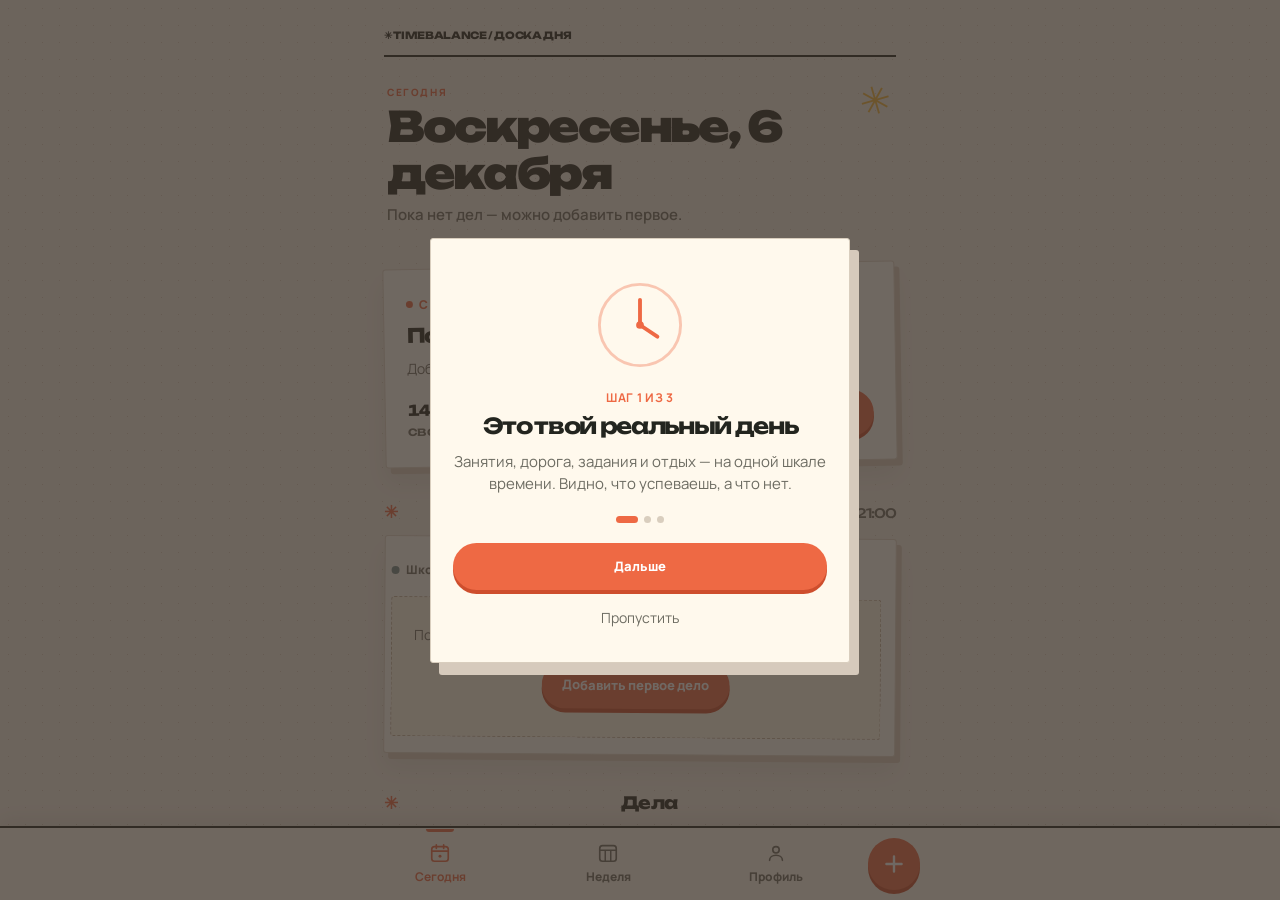
==== miniapp/index.html @ 1870e63c "Калькулятор: понятный заголовок, читаемый итог, спокойный фон, «не вписывается»" ====
﻿<!DOCTYPE html>
<html lang="ru" data-theme="auto">
<head>
<meta charset="UTF-8">
<meta name="viewport" content="width=device-width, initial-scale=1.0, viewport-fit=cover">
<meta name="theme-color" content="#f5f0e7">
<title>TimeBalance</title>
<link rel="preconnect" href="https://fonts.googleapis.com">
<link rel="preconnect" href="https://fonts.gstatic.com" crossorigin>
<link href="https://fonts.googleapis.com/css2?family=Manrope:wght@400;500;600;700;800&family=Unbounded:wght@500;600;700;800;900&display=swap" rel="stylesheet">
<style>:root {
    --canvas: #F7F8F6;
    --surface: #FFFFFF;
    --ink: #1E2725;
    --muted: #64716D;
    --line: #E3E9E5;
    --primary: #326B5C;
    --primary-soft: #E5F3ED;
    --school: #3C6F9A;
    --extra: #7A60A8;
    --task: #B67535;
    --rest: #5C8A72;
    --travel: #77848C;
    --danger: #AD493C;
    --danger-soft: #FCEDE9;
    --danger-line: #F0D3CC;

    /* производные оттенки — отдельными токенами, чтобы тёмная тема
       переопределяла их в одном месте, а не по всем правилам */
    --primary-hover: #2A5A4D;
    --primary-soft-hover: #D8ECE3;
    --danger-hover: #973E33;
    --surface-hover: #F2F5F3;
    --bar-bg: #EDF1EF;
    --seg-bg: #F1F4F2;
    --input-line: #CDD8D3;
    --switch-off: #CBD6D1;
    --free-line: #C9D5CF;
    --travel-a: #E9EEEC;
    --travel-b: #DCE5E1;
    --travel-ink: #33403C;
    --check-line: #C9D5CF;
    --overlay: rgba(30, 39, 37, 0.45);
    --ring: rgba(50, 107, 92, 0.35);
    --ring-soft: rgba(50, 107, 92, 0.15);
    --shadow-primary: rgba(50, 107, 92, 0.26);

    /* текст на цветных поверхностях и тост */
    --on-primary: #FFFFFF;
    --on-danger: #FFFFFF;
    --toast-bg: #1E2725;
    --toast-ink: #FFFFFF;
    --toast-action: #9FD8C4;

    --radius-card: 16px;
    --radius-btn: 12px;
    --radius-chip: 8px;

    --nav-h: 72px;
    --shadow: 0 1px 2px rgba(30, 39, 37, 0.05);

    /* движение: мягкий выход, без рывка на старте и в конце */
    --ease-out: cubic-bezier(0.22, 1, 0.36, 1);
    --ease-soft: cubic-bezier(0.4, 0, 0.2, 1);
    --ease-spring: cubic-bezier(0.34, 1.32, 0.64, 1);
    --dur-fast: 180ms;
    --dur-base: 260ms;
    --dur-slow: 420ms;
    --theme-fade: 400ms;

    color-scheme: light;
    font-family: Inter, ui-sans-serif, system-ui, "Segoe UI", Roboto, "Helvetica Neue", Arial, sans-serif;
    font-size: 16px;
  }

  * { box-sizing: border-box; }

  html, body {
    margin: 0;
    padding: 0;
    height: 100%;
    background: var(--canvas);
    color: var(--ink);
    -webkit-text-size-adjust: 100%;
    overscroll-behavior-y: none;
  }

  body {
    height: 100vh;
    height: 100dvh;
    overflow: hidden;
    line-height: 1.45;
  }

  [hidden] { display: none !important; }

  button, input, select, textarea { font: inherit; color: inherit; }

  :focus-visible {
    outline: 3px solid var(--ring);
    outline-offset: 2px;
  }

  .app {
    max-width: 560px;
    height: 100vh;
    height: 100dvh;
    margin: 0 auto;
    overflow-x: hidden;
    overflow-y: auto;
    -webkit-overflow-scrolling: touch;
    overscroll-behavior-y: contain;
    padding: 14px 18px calc(var(--nav-h) + 104px);
  }

  html[data-layout="desktop"] .app { max-width: 960px; }

  html[data-layout="desktop"] .bottom-nav {
    left: 50%;
    right: auto;
    width: 100%;
    max-width: 960px;
    transform: translateX(-50%);
  }

  html[data-layout="desktop"] .nav-inner { max-width: 100%; }

  @media (min-width: 768px) {
    .app { padding-left: 24px; padding-right: 24px; }
  }

  /* ---------- Заголовок экрана ---------- */

  .screen-head {
    padding: 20px 0 6px;
  }

  .screen-kicker {
    margin: 0 0 4px;
    font-size: 13px;
    font-weight: 600;
    color: var(--primary);
    letter-spacing: 0.02em;
  }

  h1 {
    margin: 0;
    font-size: 27px;
    line-height: 1.22;
    font-weight: 700;
    letter-spacing: -0.01em;
  }

  .screen-sub {
    margin: 6px 0 0;
    font-size: 15px;
    line-height: 1.5;
    color: var(--muted);
  }

  /* ---------- Карточки ---------- */

  .card {
    background: var(--surface);
    border: 1px solid var(--line);
    border-radius: var(--radius-card);
    box-shadow: var(--shadow);
  }

  .stack { display: grid; gap: 14px; margin-top: 18px; }

  .section-title {
    display: flex;
    align-items: baseline;
    justify-content: space-between;
    gap: 12px;
    margin: 32px 0 12px;
    font-size: 18px;
    font-weight: 600;
  }

  .section-title span {
    font-size: 13px;
    font-weight: 500;
    color: var(--muted);
  }

  /* ---------- Сейчас ---------- */

  .now-card { padding: 20px; }

  .now-label {
    display: flex;
    align-items: center;
    gap: 6px;
    margin: 0 0 10px;
    font-size: 12px;
    font-weight: 700;
    letter-spacing: 0.06em;
    text-transform: uppercase;
    color: var(--primary);
  }

  .now-label::before {
    content: "";
    width: 7px;
    height: 7px;
    border-radius: 50%;
    background: var(--primary);
  }

  .now-title {
    margin: 0;
    font-size: 21px;
    font-weight: 600;
    line-height: 1.32;
    overflow-wrap: anywhere;
  }

  .now-note {
    margin: 8px 0 0;
    font-size: 14px;
    line-height: 1.5;
    color: var(--muted);
  }

  .now-foot {
    display: flex;
    align-items: center;
    justify-content: space-between;
    gap: 16px;
    margin-top: 18px;
  }

  .now-time {
    font-size: 15px;
    font-weight: 600;
    font-variant-numeric: tabular-nums;
  }

  .now-time small {
    display: block;
    font-size: 13px;
    font-weight: 500;
    color: var(--muted);
    font-variant-numeric: normal;
  }

  /* ---------- Кнопки ---------- */

  .btn {
    display: inline-flex;
    align-items: center;
    justify-content: center;
    gap: 8px;
    min-height: 46px;
    padding: 0 20px;
    border: 1px solid transparent;
    border-radius: var(--radius-btn);
    font-size: 15px;
    font-weight: 600;
    text-decoration: none;
    cursor: pointer;
    background: var(--surface);
    transition: background-color var(--dur-fast) var(--ease-soft), border-color var(--dur-fast) var(--ease-soft), box-shadow var(--dur-fast) var(--ease-soft);
  }

  .btn-primary { background: var(--primary); color: var(--on-primary); }
  .btn-primary:hover { background: var(--primary-hover); }
  .btn-soft { background: var(--primary-soft); color: var(--primary); }
  .btn-soft:hover { background: var(--primary-soft-hover); }
  .btn-danger { background: var(--danger); color: var(--on-danger); }
  .btn-danger:hover { background: var(--danger-hover); }
  .btn-outline { background: var(--surface); border-color: var(--line); color: var(--ink); }
  .btn-outline:hover { background: var(--surface-hover); }
  .btn-block { width: 100%; }

  /* ---------- Конфликт ---------- */

  .conflict-card {
    padding: 18px;
    background: var(--danger-soft);
    border: 1px solid var(--danger-line);
    border-radius: var(--radius-card);
  }

  .conflict-title {
    display: flex;
    align-items: center;
    gap: 8px;
    margin: 0;
    font-size: 18px;
    font-weight: 700;
    color: var(--danger);
    line-height: 1.3;
  }

  .conflict-title svg { flex: none; }

  .conflict-text {
    margin: 8px 0 0;
    font-size: 14px;
    line-height: 1.5;
    color: var(--ink);
  }

  .conflict-card .btn { margin-top: 16px; }

  /* ---------- Шкала дня ---------- */

  .timeline-card { padding: 18px 14px 16px 6px; }

  .legend {
    display: flex;
    flex-wrap: wrap;
    gap: 8px 16px;
    margin: 0 0 18px;
    padding: 0;
    list-style: none;
    font-size: 12px;
    color: var(--muted);
  }

  .legend li { display: inline-flex; align-items: center; gap: 6px; }

  .dot {
    width: 8px;
    height: 8px;
    border-radius: 50%;
    flex: none;
  }

  .timeline {
    position: relative;
    margin-left: 40px;
  }

  .hour {
    position: absolute;
    left: 0;
    right: 0;
    border-top: 1px solid var(--line);
    pointer-events: none;
  }

  .hour-label {
    position: absolute;
    left: -40px;
    top: -8px;
    width: 32px;
    text-align: right;
    font-size: 12px;
    color: var(--muted);
    font-variant-numeric: tabular-nums;
    background: var(--surface);
    padding: 1px 0;
  }

  .now-line {
    position: absolute;
    left: -6px;
    right: 0;
    border-top: 2px solid var(--danger);
    z-index: 3;
    pointer-events: none;
  }

  .now-line::before {
    content: "";
    position: absolute;
    left: -4px;
    top: -5px;
    width: 8px;
    height: 8px;
    border-radius: 50%;
    background: var(--danger);
  }

  .blk {
    position: absolute;
    left: 0;
    right: 0;
    display: flex;
    flex-direction: column;
    justify-content: center;
    gap: 2px;
    padding: 8px 12px;
    border-radius: 12px;
    overflow: hidden;
    color: #fff;
    font-size: 13px;
    line-height: 1.3;
    z-index: 2;
  }

  .blk-title {
    font-weight: 600;
    overflow: hidden;
    text-overflow: ellipsis;
    white-space: nowrap;
  }

  .blk-meta {
    font-size: 11px;
    opacity: 0.9;
    font-variant-numeric: tabular-nums;
    overflow: hidden;
    text-overflow: ellipsis;
    white-space: nowrap;
  }

  .blk--compact {
    padding: 0 10px;
    font-size: 12px;
    line-height: 1.3;
  }

  .blk--tiny {
    padding: 0;
    border-radius: 6px;
  }

  .blk--tiny .blk-title { display: none; }

  .blk--school { background: var(--school); }
  .blk--extra { background: var(--extra); }
  .blk--personal { background: var(--travel); }
  .blk--task { background: var(--task); }
  .blk--rest { background: var(--rest); }
  .blk--travel {
    color: var(--travel-ink);
    background: repeating-linear-gradient(135deg, var(--travel-a) 0 8px, var(--travel-b) 8px 16px);
  }
  .blk--free {
    background: transparent;
    border: 1px dashed var(--free-line);
    color: var(--muted);
    z-index: 1;
    align-items: flex-start;
    justify-content: center;
    padding: 4px 10px;
  }

  .blk--free .blk-title { font-weight: 500; font-size: 12px; }

  .blk.is-active { box-shadow: 0 0 0 3px var(--ring); }

  /* ---------- Итог дня ---------- */

  .summary {
    display: grid;
    gap: 0;
    padding: 4px 18px;
    background: var(--surface);
    border: 1px solid var(--line);
    border-radius: var(--radius-card);
    box-shadow: var(--shadow);
  }

  .sum-card {
    display: flex;
    align-items: baseline;
    justify-content: space-between;
    gap: 16px;
    padding: 14px 0;
    border-top: 1px solid var(--line);
  }

  .sum-card:first-child { border-top: 0; }

  .sum-card dt {
    margin: 0;
    font-size: 14px;
    color: var(--muted);
  }

  .sum-card dd {
    margin: 0;
    font-size: 17px;
    font-weight: 600;
    font-variant-numeric: tabular-nums;
    line-height: 1.3;
    text-align: right;
  }

  .sum-card dd small {
    display: block;
    margin-top: 2px;
    font-size: 12px;
    font-weight: 500;
    color: var(--muted);
  }

  @media (max-width: 359px) {
    .sum-card { gap: 10px; }
    .sum-card dd { font-size: 16px; }
  }

  /* ---------- Неделя ---------- */

  .week-list { display: grid; gap: 10px; margin-top: 18px; }

  .week-row {
    display: block;
    width: 100%;
    text-align: left;
    padding: 16px;
    background: var(--surface);
    border: 1px solid var(--line);
    border-radius: 16px;
    box-shadow: var(--shadow);
    cursor: pointer;
    transition: background-color var(--dur-fast) var(--ease-soft);
  }

  .week-row:hover { background: var(--surface-hover); }

  .week-top {
    display: flex;
    align-items: center;
    flex-wrap: wrap;
    gap: 6px 10px;
  }

  .week-day {
    font-size: 15px;
    font-weight: 600;
  }

  .week-date {
    font-size: 13px;
    color: var(--muted);
    font-variant-numeric: tabular-nums;
  }

  .badge {
    margin-left: auto;
    display: inline-flex;
    align-items: center;
    gap: 5px;
    padding: 3px 8px;
    border-radius: 999px;
    font-size: 12px;
    font-weight: 600;
    background: var(--danger-soft);
    color: var(--danger);
  }

  .badge--ok {
    background: var(--primary-soft);
    color: var(--primary);
  }

  .week-bar {
    position: relative;
    height: 6px;
    margin: 12px 0 10px;
    border-radius: 999px;
    background: var(--bar-bg);
    overflow: hidden;
  }

  .week-bar i {
    position: absolute;
    inset: 0 auto 0 0;
    display: block;
    border-radius: 999px;
    background: var(--primary);
    transition: width var(--dur-slow) var(--ease-out), background-color 280ms var(--ease-soft);
  }

  .week-bar i.is-over { background: var(--danger); }

  .week-meta {
    display: flex;
    gap: 14px;
    font-size: 13px;
    color: var(--muted);
    font-variant-numeric: tabular-nums;
  }

  .today-mark {
    font-size: 12px;
    font-weight: 600;
    color: var(--primary);
    background: var(--primary-soft);
    border-radius: 999px;
    padding: 2px 8px;
  }

  /* ---------- Калькулятор «а если добавить?» ---------- */

  .card.calc {
    display: grid;
    gap: 12px;
    margin-top: 18px;
    padding: 16px;
    background: var(--surface);
    border: 1px solid var(--line);
    border-radius: 16px;
    box-shadow: var(--shadow);
  }

  .calc-title { font-size: 16px; font-weight: 700; }

  .card.calc .hint {
    margin: 0;
    font-size: 13px;
    line-height: 1.45;
    color: var(--muted);
  }

  .calc-times {
    display: flex;
    gap: 10px;
  }

  .calc-times label {
    flex: 1;
    display: grid;
    gap: 6px;
    font-size: 13px;
    font-weight: 600;
    color: var(--muted);
  }

  .calc-result {
    display: grid;
    gap: 10px;
    padding-top: 4px;
    border-top: 1px solid var(--line);
  }

  .calc-verdict {
    margin: 0;
    font-size: 14px;
    font-weight: 600;
  }

  .calc-ok {
    margin: 0;
    font-size: 14px;
    color: var(--primary);
    font-weight: 600;
  }

  .calc-day {
    display: grid;
    gap: 6px;
    padding: 12px;
    background: var(--seg-bg);
    border: 1px solid var(--line);
    border-radius: 12px;
  }

  .calc-day-name { margin: 0; font-size: 14px; font-weight: 700; }

  .calc-list {
    margin: 0;
    padding-left: 18px;
    display: grid;
    gap: 4px;
    font-size: 13px;
    color: var(--muted);
  }

  .calc-note { margin: 0; font-size: 13px; color: var(--muted); }

  /* ---------- План Б ---------- */

  .back-btn {
    display: inline-flex;
    align-items: center;
    gap: 6px;
    min-height: 44px;
    margin-left: -8px;
    padding: 0 8px;
    background: none;
    border: 0;
    color: var(--primary);
    font-size: 15px;
    font-weight: 600;
    cursor: pointer;
  }

  .fact {
    padding: 18px;
    background: var(--danger-soft);
    border: 1px solid var(--danger-line);
    border-radius: var(--radius-card);
  }

  .fact p { margin: 0; }
  .fact .fact-title { font-size: 18px; font-weight: 700; color: var(--danger); }
  .fact .fact-text { margin-top: 8px; font-size: 14px; line-height: 1.5; }

  .alt {
    padding: 18px;
  }

  .alt h3 {
    margin: 0;
    font-size: 17px;
    font-weight: 600;
    line-height: 1.4;
  }

  .alt-changes {
    margin: 10px 0 0;
    padding: 0;
    list-style: none;
    display: grid;
    gap: 6px;
    font-size: 14px;
    line-height: 1.45;
    color: var(--muted);
  }

  .alt-changes li { display: flex; gap: 8px; }
  .alt-changes li::before { content: "—"; color: var(--line); }

  .cmp {
    display: grid;
    gap: 8px;
    margin: 18px 0 4px;
    font-size: 12px;
    color: var(--muted);
  }

  .cmp-row { display: grid; grid-template-columns: 82px 1fr 52px; align-items: center; gap: 8px; }

  .cmp-bar {
    height: 8px;
    border-radius: 999px;
    background: var(--bar-bg);
    overflow: hidden;
  }

  .cmp-bar i {
    display: block;
    height: 100%;
    border-radius: 999px;
    background: var(--danger);
    transition: width var(--dur-slow) var(--ease-out), background-color 280ms var(--ease-soft);
  }

  .cmp-bar i.after { background: var(--primary); }

  .cmp-val { text-align: right; font-variant-numeric: tabular-nums; }

  .risk-line {
    margin: 12px 0 0;
    font-size: 13px;
    line-height: 1.45;
  }

  .risk-line strong { font-weight: 600; }

  .alt .btn { margin-top: 18px; }

  .alt-note {
    margin: 8px 0 0;
    font-size: 13px;
    color: var(--muted);
  }

  /* ---------- Профиль ---------- */

  .settings { padding: 18px; display: grid; gap: 18px; }

  .field { display: grid; gap: 7px; }

  .field > label,
  .field-label {
    font-size: 14px;
    font-weight: 600;
  }

  .field .hint {
    margin: 0;
    font-size: 12px;
    line-height: 1.45;
    color: var(--muted);
  }

  .input {
    width: 100%;
    min-height: 44px;
    padding: 10px 12px;
    background: var(--surface);
    border: 1px solid var(--input-line);
    border-radius: 10px;
    font-size: 15px;
  }

  .input:focus { border-color: var(--primary); outline: none; box-shadow: 0 0 0 3px var(--ring-soft); }

  .row-2 { display: grid; grid-template-columns: 1fr 1fr; gap: 10px; }

  .switch-row {
    display: flex;
    align-items: center;
    justify-content: space-between;
    gap: 12px;
    min-height: 44px;
  }

  .switch { position: relative; width: 46px; height: 28px; flex: none; }
  .switch input { position: absolute; inset: 0; opacity: 0; margin: 0; cursor: pointer; }
  .switch span {
    position: absolute;
    inset: 0;
    border-radius: 999px;
    background: var(--switch-off);
    transition: background-color 220ms var(--ease-soft);
  }
  .switch span::after {
    content: "";
    position: absolute;
    top: 3px;
    left: 3px;
    width: 22px;
    height: 22px;
    border-radius: 50%;
    background: #fff;
    transition: transform 220ms var(--ease-spring);
  }
  .switch input:checked + span { background: var(--primary); }
  .switch input:checked + span::after { transform: translateX(18px); }
  .switch input:focus-visible + span { outline: 3px solid var(--ring); outline-offset: 2px; }

  .field-error {
    margin: 0;
    font-size: 12px;
    color: var(--danger);
    min-height: 0;
  }

  .field-error:empty { display: none; }

  .input[aria-invalid="true"] { border-color: var(--danger); }

  .about {
    padding: 18px;
    font-size: 13px;
    line-height: 1.55;
    color: var(--muted);
  }

  /* ---------- Подтверждение сброса ---------- */

  .reset-confirm {
    display: grid;
    gap: 12px;
    padding: 14px;
    background: var(--danger-soft);
    border: 1px solid var(--danger-line);
    border-radius: 12px;
  }

  .reset-confirm-text {
    margin: 0;
    font-size: 14px;
    line-height: 1.5;
    color: var(--ink);
  }

  .reset-confirm-actions {
    display: grid;
    grid-template-columns: 1fr 1fr;
    gap: 8px;
  }

  .reset-confirm-actions .btn { padding: 0 12px; }

  /* ---------- Нижняя навигация ---------- */

  .bottom-nav {
    position: fixed;
    left: 0;
    right: 0;
    bottom: 0;
    z-index: 20;
    display: flex;
    justify-content: center;
    gap: 4px;
    background: var(--surface);
    border-top: 1px solid var(--line);
    padding: 8px 10px calc(8px + env(safe-area-inset-bottom));
    max-width: 100%;
  }

  .nav-inner {
    display: flex;
    width: 100%;
    max-width: 560px;
    gap: 8px;
  }

  .nav-btn {
    position: relative;
    flex: 1;
    display: flex;
    flex-direction: column;
    align-items: center;
    justify-content: center;
    gap: 4px;
    min-height: 56px;
    padding: 4px;
    border: 0;
    border-radius: 12px;
    background: none;
    color: var(--muted);
    font-size: 12px;
    font-weight: 500;
    cursor: pointer;
  }

  .nav-btn svg { width: 22px; height: 22px; }

  .nav-btn[aria-current="page"] { color: var(--primary); font-weight: 700; }

  .nav-btn[aria-current="page"]::before {
    content: "";
    position: absolute;
    top: -7px;
    width: 28px;
    height: 3px;
    border-radius: 0 0 3px 3px;
    background: var(--primary);
  }

  /* ---------- Кнопка «Добавить» ---------- */

  .nav-add {
    flex: none;
    align-self: center;
    display: flex;
    align-items: center;
    justify-content: center;
    width: 52px;
    height: 52px;
    margin-left: 4px;
    border: 0;
    border-radius: 50%;
    background: var(--primary);
    color: var(--on-primary);
    box-shadow: 0 4px 12px var(--shadow-primary);
    cursor: pointer;
  }

  .nav-add:hover { background: var(--primary-hover); }

  /* ---------- Нижний лист ---------- */

  .sheet-backdrop {
    position: fixed;
    inset: 0;
    z-index: 40;
    display: flex;
    align-items: flex-end;
    justify-content: center;
    background: var(--overlay);
  }

  .sheet {
    width: 100%;
    max-width: 560px;
    max-height: 90dvh;
    overflow-y: auto;
    padding: 12px 20px calc(24px + env(safe-area-inset-bottom));
    background: var(--surface);
    border-radius: 22px 22px 0 0;
    animation: sheet-in 340ms var(--ease-out);
  }

  @keyframes sheet-in {
    from { transform: translateY(28px); opacity: 0.7; }
    to { transform: translateY(0); opacity: 1; }
  }

  @media (prefers-reduced-motion: reduce) {
    .sheet { animation: none; }
    * { transition-duration: 0.01ms !important; animation-duration: 0.01ms !important; }
  }

  .sheet-handle {
    width: 36px;
    height: 4px;
    margin: 2px auto 10px;
    border-radius: 999px;
    background: var(--line);
  }

  .sheet-head {
    display: flex;
    align-items: center;
    justify-content: space-between;
    gap: 12px;
  }

  .sheet-head h2 { margin: 0; font-size: 20px; font-weight: 700; }

  .icon-btn {
    display: flex;
    align-items: center;
    justify-content: center;
    width: 44px;
    height: 44px;
    margin-right: -8px;
    border: 0;
    border-radius: 50%;
    background: none;
    color: var(--muted);
    font-size: 22px;
    cursor: pointer;
  }

  .seg {
    display: grid;
    grid-template-columns: 1fr 1fr;
    gap: 4px;
    margin: 16px 0 20px;
    padding: 4px;
    background: var(--seg-bg);
    border-radius: 12px;
  }

  .seg-btn {
    min-height: 40px;
    border: 0;
    border-radius: 9px;
    background: transparent;
    color: var(--muted);
    font-size: 14px;
    font-weight: 600;
    cursor: pointer;
  }

  .seg-btn[aria-pressed="true"] {
    background: var(--surface);
    color: var(--ink);
    box-shadow: 0 1px 2px rgba(30, 39, 37, 0.08);
  }

  .fields { display: grid; gap: 16px; }

  .chips { display: flex; flex-wrap: wrap; gap: 8px; }

  .chip {
    min-height: 38px;
    padding: 0 14px;
    border: 1px solid var(--input-line);
    border-radius: var(--radius-chip);
    background: var(--surface);
    font-size: 13px;
    font-weight: 500;
    cursor: pointer;
  }

  .chip[aria-pressed="true"] {
    border-color: var(--primary);
    background: var(--primary-soft);
    color: var(--primary);
    font-weight: 600;
  }

  .form-foot {
    margin-top: 22px;
    display: grid;
    gap: 12px;
  }

  .form-note {
    margin: 0;
    font-size: 12px;
    color: var(--muted);
  }

  /* ---------- Тост ---------- */

  .toast {
    position: fixed;
    left: 50%;
    bottom: calc(var(--nav-h) + 84px + env(safe-area-inset-bottom));
    z-index: 60;
    transform: translate(-50%, 8px);
    max-width: min(92vw, 480px);
    padding: 12px 16px;
    border-radius: 12px;
    background: var(--toast-bg);
    color: var(--toast-ink);
    font-size: 14px;
    line-height: 1.35;
    box-shadow: 0 8px 24px rgba(30, 39, 37, 0.24);
    opacity: 0;
    pointer-events: none;
    transition: opacity 240ms var(--ease-soft), transform 260ms var(--ease-out);
  }

  .toast.is-visible { opacity: 1; transform: translate(-50%, 0); }

  /* ---------- Пустое состояние ---------- */

  .empty {
    padding: 28px 16px;
    text-align: center;
    color: var(--muted);
    font-size: 14px;
  }

  .empty p { margin: 0 0 14px; }

/* ---------- Ошибка загрузки ---------- */

.load-error {
  position: fixed;
  left: 12px;
  right: 12px;
  bottom: calc(var(--nav-h) + 16px + env(safe-area-inset-bottom));
  z-index: 80;
  display: flex;
  align-items: center;
  justify-content: space-between;
  gap: 12px;
  padding: 14px 16px;
  background: var(--danger-soft);
  border: 1px solid var(--danger-line);
  border-radius: 14px;
  color: var(--ink);
  font-size: 14px;
  box-shadow: 0 8px 24px rgba(30, 39, 37, 0.16);
}

.load-error p { margin: 0; }

.load-error button {
  flex: none;
  min-height: 40px;
  padding: 0 14px;
  border: 0;
  border-radius: 10px;
  background: var(--danger);
  color: var(--on-danger);
  font-size: 14px;
  font-weight: 600;
  cursor: pointer;
}

.noscript {
  margin: 24px 16px;
  padding: 16px;
  background: var(--danger-soft);
  border: 1px solid var(--danger-line);
  border-radius: 14px;
  font-size: 14px;
}

/* ============================================================
   ТЁМНАЯ ТЕМА
   Значения переопределяются одним блоком, компоненты остаются
   теми же — они используют только токены.
   ============================================================ */

:root[data-theme="dark"] {
  --canvas: #12181A;
  --surface: #1A2225;
  --ink: #E8EDEB;
  --muted: #9BA8A4;
  --line: #2A3438;
  --primary: #6FB99E;
  --primary-soft: #1C2C28;
  --school: #4A7BA6;
  --extra: #7E66AC;
  --task: #AC7A3E;
  --rest: #54876B;
  --travel: #8E9BA2;
  --danger: #D9736A;
  --danger-soft: #2C1E1C;
  --danger-line: #4A2E2B;

  --primary-hover: #7FC8AD;
  --primary-soft-hover: #22352F;
  --danger-hover: #E5847B;
  --surface-hover: #212B2F;
  --bar-bg: #232D31;
  --seg-bg: #161E21;
  --input-line: #33403F;
  --switch-off: #3A4644;
  --free-line: #33403C;
  --travel-a: #232D31;
  --travel-b: #1B2427;
  --travel-ink: #C7D3CF;
  --check-line: #3A4644;
  --overlay: rgba(0, 0, 0, 0.62);
  --ring: rgba(111, 185, 158, 0.5);
  --ring-soft: rgba(111, 185, 158, 0.22);
  --shadow-primary: rgba(0, 0, 0, 0.45);

  --on-primary: #0E1A16;
  --on-danger: #1A0F0E;
  --toast-bg: #E8EDEB;
  --toast-ink: #12181A;
  --toast-action: #2A6B55;

  --shadow: 0 1px 2px rgba(0, 0, 0, 0.45);
  color-scheme: dark;
}

/* Тема «как в системе»: те же значения, когда система тёмная */
@media (prefers-color-scheme: dark) {
  :root[data-theme="auto"] {
    --canvas: #12181A;
    --surface: #1A2225;
    --ink: #E8EDEB;
    --muted: #9BA8A4;
    --line: #2A3438;
    --primary: #6FB99E;
    --primary-soft: #1C2C28;
    --school: #4A7BA6;
    --extra: #7E66AC;
    --task: #AC7A3E;
    --rest: #54876B;
    --travel: #8E9BA2;
    --danger: #D9736A;
    --danger-soft: #2C1E1C;
    --danger-line: #4A2E2B;

    --primary-hover: #7FC8AD;
    --primary-soft-hover: #22352F;
    --danger-hover: #E5847B;
    --surface-hover: #212B2F;
    --bar-bg: #232D31;
    --seg-bg: #161E21;
    --input-line: #33403F;
    --switch-off: #3A4644;
    --free-line: #33403C;
    --travel-a: #232D31;
    --travel-b: #1B2427;
    --travel-ink: #C7D3CF;
    --check-line: #3A4644;
    --overlay: rgba(0, 0, 0, 0.62);
    --ring: rgba(111, 185, 158, 0.5);
    --ring-soft: rgba(111, 185, 158, 0.22);
    --shadow-primary: rgba(0, 0, 0, 0.45);

    --on-primary: #0E1A16;
    --on-danger: #1A0F0E;
    --toast-bg: #E8EDEB;
    --toast-ink: #12181A;
    --toast-action: #2A6B55;

    --shadow: 0 1px 2px rgba(0, 0, 0, 0.45);
    color-scheme: dark;
  }
}

/* ============================================================
   СПИСКИ ДЕЛ И ЗАНЯТИЙ
   ============================================================ */

.list { display: grid; gap: 8px; }

.row-item {
  display: flex;
  align-items: center;
  gap: 12px;
  padding: 10px 10px 10px 14px;
  background: var(--surface);
  border: 1px solid var(--line);
  border-radius: 14px;
  box-shadow: var(--shadow);
  animation: row-in var(--dur-slow) var(--ease-out) both;
}

.row-item.is-done { opacity: 0.6; }
.row-item.is-done .row-title { text-decoration: line-through; }
.row-item.is-running { border-color: var(--primary); }

.row-main { flex: 1; min-width: 0; }

.row-title {
  margin: 0;
  font-size: 15px;
  font-weight: 600;
  line-height: 1.35;
  overflow-wrap: anywhere;
}

.row-meta {
  margin: 2px 0 0;
  font-size: 12px;
  line-height: 1.4;
  color: var(--muted);
  font-variant-numeric: tabular-nums;
}

.row-actions { display: flex; gap: 2px; flex: none; }

.row-btn {
  display: flex;
  align-items: center;
  justify-content: center;
  width: 40px;
  height: 40px;
  border: 0;
  border-radius: 10px;
  background: none;
  color: var(--muted);
  font-size: 15px;
  line-height: 1;
  cursor: pointer;
  transition: background-color 180ms var(--ease-soft), color 180ms var(--ease-soft);
}

.row-btn:hover { background: var(--surface-hover); color: var(--ink); }
.row-btn--danger:hover { background: var(--danger-soft); color: var(--danger); }
.row-btn--play { color: var(--primary); }
.row-btn--stop { color: var(--danger); }

.check {
  flex: none;
  display: flex;
  align-items: center;
  justify-content: center;
  width: 30px;
  height: 30px;
  border: 2px solid var(--check-line);
  border-radius: 9px;
  background: transparent;
  color: transparent;
  cursor: pointer;
  transition: background-color 160ms ease, border-color 160ms ease, color 160ms ease;
}

.check[aria-pressed="true"] {
  background: var(--primary);
  border-color: var(--primary);
  color: var(--on-primary);
}

.cat-dot {
  flex: none;
  width: 12px;
  height: 12px;
  border-radius: 4px;
}

.cat-dot--school { background: var(--school); }
.cat-dot--extra { background: var(--extra); }
.cat-dot--personal { background: var(--travel); }

/* ============================================================
   ШАБЛОНЫ И ДНИ НЕДЕЛИ
   ============================================================ */

.templates { display: flex; flex-wrap: wrap; gap: 8px; }

.chip--tpl {
  background: var(--primary-soft);
  border-color: transparent;
  color: var(--primary);
}

.weekday-chips { display: flex; flex-wrap: wrap; gap: 6px; }

.day-chip {
  width: 42px;
  height: 42px;
  border: 1px solid var(--input-line);
  border-radius: 12px;
  background: var(--surface);
  color: var(--muted);
  font-size: 13px;
  font-weight: 600;
  cursor: pointer;
  transition: background-color 200ms var(--ease-soft), border-color 200ms var(--ease-soft), color 200ms var(--ease-soft);
}

.day-chip[aria-pressed="true"] {
  background: var(--primary);
  border-color: var(--primary);
  color: var(--on-primary);
}

/* ============================================================
   КАРТОЧКА «СЕЙЧАС»: ТАЙМЕР
   ============================================================ */

.now-actions { display: flex; gap: 8px; flex-wrap: wrap; }
.now-actions .btn { padding: 0 16px; }

.now-foot { flex-wrap: wrap; }

/* ============================================================
   ОНБОРДИНГ
   ============================================================ */

.onboarding {
  position: fixed;
  inset: 0;
  z-index: 70;
  display: flex;
  align-items: center;
  justify-content: center;
  padding: 20px;
  background: var(--canvas);
  animation: fade-in 320ms var(--ease-soft) both;
}

.onboarding-card {
  width: 100%;
  max-width: 420px;
  padding: 28px 22px 22px;
  background: var(--surface);
  border: 1px solid var(--line);
  border-radius: 24px;
  box-shadow: 0 16px 48px rgba(30, 39, 37, 0.18);
  text-align: center;
  animation: card-in 480ms var(--ease-out) both;
}

.onboarding-art {
  width: 116px;
  height: 116px;
  margin: 0 auto 6px;
  color: var(--primary);
  animation: art-in 560ms var(--ease-spring) both;
}

.onboarding-art svg { width: 100%; height: 100%; display: block; }

.onboarding-step {
  margin: 0 0 6px;
  font-size: 12px;
  font-weight: 700;
  letter-spacing: 0.06em;
  text-transform: uppercase;
  color: var(--primary);
}

.onboarding-card h2 {
  margin: 0 0 10px;
  font-size: 22px;
  line-height: 1.28;
}

.onboarding-text {
  margin: 0 0 20px;
  font-size: 15px;
  line-height: 1.5;
  color: var(--muted);
}

.onboarding-dots {
  display: flex;
  justify-content: center;
  gap: 6px;
  margin-bottom: 20px;
}

.onboarding-dots span {
  width: 7px;
  height: 7px;
  border-radius: 999px;
  background: var(--line);
  transition: width 320ms var(--ease-out), background-color 280ms var(--ease-soft);
}

.onboarding-dots span.is-active {
  width: 22px;
  background: var(--primary);
}

.onboarding-skip {
  width: 100%;
  min-height: 42px;
  margin-top: 8px;
  border: 0;
  background: none;
  color: var(--muted);
  font-size: 14px;
  cursor: pointer;
}

/* ============================================================
   ТОСТ С ДЕЙСТВИЕМ
   ============================================================ */

.toast {
  display: flex;
  align-items: center;
  gap: 12px;
}

.toast-action {
  flex: none;
  padding: 0;
  border: 0;
  background: none;
  color: var(--toast-action);
  font-size: 14px;
  font-weight: 700;
  text-decoration: underline;
  cursor: pointer;
}

/* ============================================================
   АНИМАЦИИ
   ============================================================ */

@keyframes screen-in {
  from { opacity: 0; transform: translateY(14px); }
  to { opacity: 1; transform: none; }
}

@keyframes block-in {
  from { opacity: 0; transform: translateX(-10px) scaleY(0.96); }
  to { opacity: 1; transform: none; }
}

@keyframes row-in {
  from { opacity: 0; transform: translateY(10px); }
  to { opacity: 1; transform: none; }
}

@keyframes fade-in {
  from { opacity: 0; }
  to { opacity: 1; }
}

@keyframes card-in {
  from { opacity: 0; transform: translateY(18px) scale(0.985); }
  to { opacity: 1; transform: none; }
}

@keyframes art-in {
  from { opacity: 0; transform: scale(0.9); }
  to { opacity: 1; transform: none; }
}

@keyframes running-pulse {
  0%, 100% { box-shadow: 0 0 0 0 var(--ring); }
  50% { box-shadow: 0 0 0 5px transparent; }
}

/* Плавная смена темы.
   transition включается только на время переключения: постоянный
   transition на всех элементах замедляет прокрутку и гасит анимации. */
html.is-theme-fading,
html.is-theme-fading *,
html.is-theme-fading *::before,
html.is-theme-fading *::after {
  transition-property: background-color, border-color, color, fill, stroke, box-shadow, opacity;
  transition-duration: var(--theme-fade);
  transition-timing-function: var(--ease-soft);
  transition-delay: 0ms !important;
}

.screen-enter { animation: screen-in var(--dur-slow) var(--ease-out) both; }

.blk { animation: block-in var(--dur-slow) var(--ease-out) both; }

.blk.is-running { animation: running-pulse 2s ease-in-out infinite; }

.week-row,
.alt { animation: row-in var(--dur-slow) var(--ease-out) both; }

.btn,
.nav-add,
.day-chip,
.chip,
.row-btn,
.check {
  transition-property: background-color, border-color, color, transform, box-shadow;
  transition-duration: 150ms;
  transition-timing-function: ease;
}

.btn:active,
.nav-add:active,
.day-chip:active,
.chip:active { transform: scale(0.975); }

.row-item:active { transform: scale(0.995); }

.week-row:active { transform: scale(0.99); }

/* Уважение к настройке «уменьшить движение» */
@media (prefers-reduced-motion: reduce) {
  .screen-enter,
  .blk,
  .blk.is-running,
  .row-item,
  .week-row,
  .alt,
  .onboarding,
  .onboarding-card,
  .onboarding-art {
    animation: none !important;
  }

  html.is-theme-fading,
  html.is-theme-fading *,
  html.is-theme-fading *::before,
  html.is-theme-fading *::after {
    transition-duration: 0.01ms !important;
  }
}

/* Pinboard theme, adapted from the visual language of IGOR_legenda. */
:root {
  --canvas: #f5f0e7;
  --surface: #fffdf8;
  --ink: #23251f;
  --muted: #6d6c62;
  --line: #d9cebe;
  --primary: #ee6944;
  --primary-soft: #ffe4d8;
  --school: #748c8b;
  --extra: #ae8cbb;
  --task: #e7aa48;
  --rest: #9caa88;
  --travel: #a8a39b;
  --danger: #b94b37;
  --danger-soft: #ffe6dc;
  --danger-line: #df9b89;
  --radius-card: 3px;
  --radius-btn: 999px;
  --radius-chip: 999px;
  --shadow: 5px 6px 0 #d9cdbd, 0 15px 25px #453a2b17;
  font-family: Manrope, ui-sans-serif, system-ui, sans-serif;
}
html, body { background: var(--canvas); }
body { background-image: radial-gradient(#d9cebe 0.8px, transparent 0.8px); background-size: 17px 17px; }
.app { padding-top: 20px; }
.app::before { content: "✳  TIMEBALANCE  /  ДОСКА ДНЯ"; display: block; padding: 8px 0 12px; border-bottom: 2px solid var(--ink); color: var(--ink); font-family: Unbounded, Manrope, sans-serif; font-size: 10px; font-weight: 800; letter-spacing: -.035em; }
.screen-head { position: relative; padding: 28px 3px 14px; }
.screen-head::after { content: "✳"; position: absolute; right: 5px; top: 23px; color: #f2b83c; font-size: 38px; line-height: 1; transform: rotate(-16deg); }
.screen-kicker { color: var(--primary); font-size: 10px; font-weight: 900; letter-spacing: .16em; text-transform: uppercase; }
h1, .section-title, .now-title, .conflict-title, .fact-title, .alt h3, .sheet-head h2 { font-family: Unbounded, Manrope, sans-serif; letter-spacing: -.055em; }
h1 { max-width: 86%; font-size: clamp(28px, 8vw, 42px); font-weight: 900; line-height: 1.13; }
.screen-sub { max-width: 36ch; color: var(--muted); font-weight: 600; }
.section-title { font-size: 17px; font-weight: 800; margin-top: 36px; }
.section-title::before { content: "✳"; color: var(--primary); margin-right: 5px; }
.card, .summary, .week-row, .conflict-card, .fact { border: 1px solid #e0d7c9; border-radius: 3px; box-shadow: var(--shadow); }
.stack { gap: 20px; }
.now-card { position: relative; margin-top: 7px; padding: 26px 22px 23px; transform: rotate(-1deg); }
.now-card::before, .timeline-card::before, .alt::before, .settings::before { content: ""; position: absolute; width: 78px; height: 25px; left: 50%; top: -13px; transform: translateX(-50%) rotate(3deg); background: #f2bd55b5; clip-path: polygon(4% 0,100% 5%,96% 100%,0 94%); z-index: 4; }
.now-label { color: var(--primary); letter-spacing: .14em; font-weight: 900; }
.now-label::before { background: var(--primary); }
.now-title { font-size: 20px; font-weight: 800; }
.now-time { font-family: Unbounded, Manrope, sans-serif; font-weight: 800; letter-spacing: -.05em; }
.btn { min-height: 47px; border-width: 1.5px; font-size: 13px; font-weight: 900; letter-spacing: -.01em; transition: transform .15s, box-shadow .15s, background-color .15s; }
.btn:hover, .nav-add:hover { transform: translateY(2px); }
.btn-primary { background: var(--primary); box-shadow: 0 4px 0 #ce4e2d; }
.btn-primary:hover { background: #e45d39; box-shadow: 0 2px 0 #ce4e2d; }
.btn-soft { background: #ffcc61; color: var(--ink); box-shadow: 0 4px 0 #dca735; }
.btn-soft:hover { background: #f5c252; }
.btn-outline { border-color: var(--ink); }
.btn-outline:hover { background: #f5eadb; }
.btn-danger { background: var(--danger); box-shadow: 0 4px 0 #923a2c; }
.conflict-card { position: relative; background: #ffe9de; padding: 24px 20px 20px; transform: rotate(1deg); }
.conflict-card::before { content: "!"; display: grid; place-items: center; position: absolute; right: -8px; top: -17px; width: 39px; height: 39px; border-radius: 50%; background: #f2bd45; color: var(--ink); font-family: Unbounded, sans-serif; font-weight: 900; transform: rotate(13deg); }
.conflict-title { font-weight: 800; }
.timeline-card { position: relative; padding-top: 25px; transform: rotate(.45deg); }
.timeline-card::before { background: #f5d9adbd; transform: translateX(-50%) rotate(-4deg); }
.legend { font-weight: 800; }
.blk { border-radius: 3px; box-shadow: 2px 3px 0 #352c2340; font-weight: 700; }
.blk--travel { background: repeating-linear-gradient(135deg,#e7e0d4 0 8px,#d8cfc0 8px 16px); color: var(--ink); }
.blk--free { border: 1.5px dashed #bfb09b; box-shadow: none; }
.summary { transform: rotate(-.5deg); }
.sum-card dt { font-weight: 800; }
.sum-card dd { color: var(--ink); font-family: Unbounded, Manrope, sans-serif; font-weight: 800; }
.week-list { gap: 18px; }
.week-row { position: relative; background: var(--surface); padding: 20px; }
.week-row:nth-child(odd) { transform: rotate(-.6deg); }
.week-row:nth-child(even) { transform: rotate(.6deg); }
.week-row::before { content: ""; position: absolute; width: 15px; height: 15px; top: -8px; left: 50%; border-radius: 50%; border: 3px solid #ffe6a8; background: #efb83e; box-shadow: 0 2px 3px #34281844; }
.week-row:hover { background: #fff8ec; }
.week-day { font-family: Unbounded, Manrope, sans-serif; font-weight: 800; letter-spacing: -.04em; }
.badge { border-radius: 999px; }
.badge--ok { background: #e9ecdf; }
.week-bar { background: #e7ded0; }
.week-bar i { background: #efb83e; }
.fact, .alt { position: relative; background: var(--surface); }
.alt:nth-child(even) { transform: rotate(.6deg); }
.alt:nth-child(odd) { transform: rotate(-.6deg); }
.alt::before { background: #f7c865a8; }
.fact { padding: 22px; background: #fff0dc; }
.fact .fact-title { color: var(--danger); font-weight: 800; }
.settings { position: relative; padding-top: 30px; }
.settings::before { background: #f7dca9bd; }
.input { background: #fffefa; border-color: #cfc3b4; border-radius: 4px; }
.input:focus { border-color: var(--primary); box-shadow: 0 0 0 3px #ee694433; }
.chip, .seg-btn { border-radius: 999px; font-weight: 800; }
.chip[aria-pressed="true"], .seg-btn[aria-pressed="true"] { background: #ffcb62; color: var(--ink); border-color: #e2ac3f; }
.bottom-nav { background: #fffaf0; border-top: 2px solid var(--ink); box-shadow: 0 -5px 20px #5448331e; }
.nav-btn { font-weight: 800; }
.nav-btn[aria-current="page"] { color: var(--primary); }
.nav-add { background: var(--primary); box-shadow: 0 4px 0 #ce4e2d; }
.sheet { background: #f7f0e5; border-radius: 22px 22px 0 0; }
.sheet-head h2 { font-weight: 800; }
.empty { background: #fff9e9; border: 1.5px dashed #c5b59f; border-radius: 3px; }
.toast { background: var(--ink); color: #fffdf8; }
@media (max-width: 380px) { .app { padding-left: 14px; padding-right: 14px; } .now-foot { gap: 8px; } .now-foot .btn { padding-inline: 12px; } h1 { font-size: 29px; } }
@media (prefers-reduced-motion: reduce) { .btn, .nav-add { transition: none; } }

/* Тёмная версия того же бумажного пинборда. */
:root.is-dark {
  --canvas: #24221f;
  --surface: #343029;
  --ink: #f5eee1;
  --muted: #c9bbab;
  --line: #64584b;
  --primary: #f18761;
  --primary-soft: #563b31;
  --school: #719698;
  --extra: #a78ab8;
  --task: #d9a052;
  --rest: #8da47c;
  --travel: #aaa094;
  --danger: #f0947c;
  --danger-soft: #51352f;
  --danger-line: #9b675b;
  --primary-hover: #f49a77;
  --primary-soft-hover: #654538;
  --surface-hover: #433a31;
  --bar-bg: #51483c;
  --seg-bg: #2e2923;
  --input-line: #7a6857;
  --free-line: #91816d;
  --travel-a: #4a443b;
  --travel-b: #3c372f;
  --travel-ink: #f5eee1;
  --toast-bg: #f5eee1;
  --toast-ink: #24221f;
  --toast-action: #9c5539;
  --on-primary: #24221f;
  --on-danger: #24221f;
  --shadow: 5px 6px 0 #171511, 0 15px 25px #0004;
  color-scheme: dark;
}
:root.is-dark body { background-image: radial-gradient(#61574b 0.8px, transparent 0.8px); }
:root.is-dark .card, :root.is-dark .summary, :root.is-dark .week-row,
:root.is-dark .conflict-card, :root.is-dark .fact { border-color: #736454; }
:root.is-dark .conflict-card { background: #51352f; }
:root.is-dark .fact, :root.is-dark .empty { background: #45372c; }
:root.is-dark .bottom-nav { background: #332d26; border-top-color: #f5eee1; }
:root.is-dark .input { background: #3e362e; border-color: #786856; }
:root.is-dark .sheet { background: #342e27; }
:root.is-dark .btn-outline { border-color: #f5eee1; }
:root.is-dark .week-row:hover { background: #453a2e; }
:root.is-dark .blk--travel { background: repeating-linear-gradient(135deg,#514a40 0 8px,#3f3931 8px 16px); color: #f5eee1; }

/* Прикреплённые дела и подсказки продолжают язык светлого пинборда. */
.row-item { position: relative; border-radius: 3px; padding: 16px 12px 14px 16px; animation: none; }
.row-item:nth-child(odd) { transform: rotate(-.35deg); }
.row-item:nth-child(even) { transform: rotate(.35deg); }
.row-item::before { content: ""; position: absolute; width: 12px; height: 12px; top: -7px; left: 50%; border-radius: 50%; background: #f2b83c; border: 2px solid #ffebbe; box-shadow: 0 2px 3px #34281844; }
.row-title { font-family: Unbounded, Manrope, sans-serif; font-size: 13px; font-weight: 700; letter-spacing: -.035em; }
.row-btn { border-radius: 50%; }
.row-btn--danger { color: var(--danger); }
.check[aria-pressed="true"] { background: #a3b18a; border-color: #82936d; }
.templates { margin-bottom: 8px; }
.chip--tpl { background: #fff2d2; border-color: #dfb760; color: #5b4c2d; }
.day-chip[aria-pressed="true"] { background: #f2bd55; color: #23251f; border-color: #d69c31; }
.onboarding { background: #382f27b8; }
.onboarding-card { background: #fff9ed; border-radius: 3px; box-shadow: 9px 12px 0 #d6cabc; }
.onboarding-card h2 { font-family: Unbounded, Manrope, sans-serif; letter-spacing: -.06em; }
.onboarding-art { color: #ee6944; }
.week-row, .alt { animation: none; }
:root.is-dark .row-item { border-color: #736454; }
:root.is-dark .chip--tpl { background: #58452c; border-color: #96703b; color: #f5e2bb; }
:root.is-dark .onboarding-card { background: #3f342a; box-shadow: 9px 12px 0 #171511; }
</style>
</head>
<body>

<div class="app">

  <!-- ================= СЕГОДНЯ ================= -->
  <section id="screen-today">
    <header class="screen-head">
      <p class="screen-kicker" id="todayKicker">Сегодня</p>
      <h1 id="todayDate">—</h1>
      <p class="screen-sub" id="todayGreeting">Соберём день так, чтобы всё поместилось.</p>
    </header>

    <div class="stack">
      <article class="card now-card" id="nowCard" aria-live="polite"></article>
      <article class="conflict-card" id="conflictCard" hidden></article>
    </div>

    <h2 class="section-title">Шкала дня <span id="timelineRange"></span></h2>
    <div class="card timeline-card">
      <ul class="legend" aria-hidden="true">
        <li><i class="dot" style="background:var(--school)"></i>Школа</li>
        <li><i class="dot" style="background:var(--extra)"></i>Кружки</li>
        <li><i class="dot" style="background:var(--task)"></i>Задания</li>
        <li><i class="dot" style="background:var(--rest)"></i>Отдых</li>
        <li><i class="dot" style="background:var(--travel)"></i>Дорога</li>
      </ul>
      <div class="timeline" id="timeline" role="list" aria-label="Расписание дня"></div>
    </div>

    <h2 class="section-title">Дела <span id="taskCount"></span></h2>
    <div class="list" id="taskList"></div>

    <h2 class="section-title">Занятия <span id="eventCount"></span></h2>
    <div class="list" id="eventList"></div>

    <h2 class="section-title">Итог дня</h2>
    <dl class="summary" id="summary"></dl>
  </section>

  <!-- ================= НЕДЕЛЯ ================= -->
  <section id="screen-week" hidden>
    <header class="screen-head">
      <p class="screen-kicker">7 дней</p>
      <h1>Неделя</h1>
      <p class="screen-sub">Где нагрузка выше и сколько времени остаётся.</p>
    </header>
    <div class="week-list" id="weekList"></div>

    <div class="card calc">
      <h3 class="calc-title">Впишется ли новое дело?</h3>
      <p class="hint">Выбери дни и время — покажем, что уже занимает окно и что придётся сдвинуть.</p>
      <div class="weekday-chips" id="calcChips" role="group" aria-label="Дни калькулятора"></div>
      <div class="calc-times">
        <label class="field-label" for="calcFrom">С
          <input class="input" type="time" id="calcFrom" value="16:00">
        </label>
        <label class="field-label" for="calcTo">По
          <input class="input" type="time" id="calcTo" value="17:30">
        </label>
      </div>
      <button class="btn btn-primary btn-block" type="button" id="calcRun">Что придётся сдвинуть?</button>
      <div class="calc-result" id="calcResult" hidden></div>
    </div>
  </section>

  <!-- ================= ПЛАН Б ================= -->
  <section id="screen-planb" hidden>
    <button class="back-btn" id="planbBack" type="button">
      <svg width="18" height="18" viewBox="0 0 24 24" fill="none" aria-hidden="true">
        <path d="M15 5l-7 7 7 7" stroke="currentColor" stroke-width="2" stroke-linecap="round" stroke-linejoin="round"/>
      </svg>
      Назад к дню
    </button>
    <header class="screen-head">
      <p class="screen-kicker">План Б</p>
      <h1>Как всё успеть</h1>
      <p class="screen-sub">Посмотри последствия до того, как выбрать.</p>
    </header>
    <div class="stack" id="planbBody"></div>
  </section>

  <!-- ================= ПРОФИЛЬ ================= -->
  <section id="screen-profile" hidden>
    <header class="screen-head">
      <p class="screen-kicker">Настройки</p>
      <h1>Профиль</h1>
      <p class="screen-sub">Границы дня и отдых, которые TimeBalance защищает.</p>
    </header>

    <div class="stack">
      <div class="card settings">
        <div class="field">
          <label for="setDayEnd">Учебные дела заканчиваются</label>
          <input class="input" type="time" id="setDayEnd" value="21:00">
          <p class="hint">После этого времени задания не ставятся.</p>
        </div>
        <div class="field">
          <label for="setBreak">Перерыв после школы, минут</label>
          <input class="input" type="number" id="setBreak" min="0" max="180" step="5" inputmode="numeric" value="30">
          <p class="hint">Отдых остаётся на шкале отдельным блоком.</p>
        </div>

        <div class="field">
          <span class="field-label" id="themeLabel">Тема оформления</span>
          <div class="chips" id="themeChips" role="group" aria-labelledby="themeLabel">
            <button class="chip" type="button" data-theme="auto" aria-pressed="true">Как в системе</button>
            <button class="chip" type="button" data-theme="light" aria-pressed="false">Светлая</button>
            <button class="chip" type="button" data-theme="dark" aria-pressed="false">Тёмная</button>
          </div>
        </div>

        <div class="field">
          <span class="field-label" id="layoutLabel">Размер интерфейса</span>
          <div class="chips" id="layoutChips" role="group" aria-labelledby="layoutLabel">
            <button class="chip" type="button" data-layout="mobile" aria-pressed="true">Телефон</button>
            <button class="chip" type="button" data-layout="desktop" aria-pressed="false">ПК</button>
          </div>
          <p class="hint">ПК расширяет интерфейс на весь экран монитора.</p>
        </div>

        <div class="switch-row">
          <label class="field-label" for="setNotify">Уведомления в чате</label>
          <span class="switch">
            <input type="checkbox" id="setNotify" checked>
            <span aria-hidden="true"></span>
          </span>
        </div>
        <button class="btn btn-primary btn-block" id="saveSettings" type="button">Сохранить</button>
      </div>

      <div class="card settings">
        <div class="field">
          <span class="field-label">Данные</span>
          <p class="hint">Сброс удалит добавленные дела и настройки на этом устройстве.</p>
        </div>
        <button class="btn btn-outline btn-block" id="resetData" type="button">Сбросить данные</button>
        <div class="reset-confirm" id="resetConfirm" hidden>
          <p class="reset-confirm-text">Удалить все дела и настройки? Отменить это будет нельзя.</p>
          <div class="reset-confirm-actions">
            <button class="btn btn-danger" id="resetConfirmYes" type="button">Да, сбросить</button>
            <button class="btn btn-outline" id="resetCancel" type="button">Отмена</button>
          </div>
        </div>
      </div>

      <div class="card about">
        TimeBalance — учебный проект. Приложение показывает, помещаются ли дела
        в реальный день, и предлагает безопасные варианты перестройки плана.
      </div>
    </div>
  </section>
</div>

<nav class="bottom-nav" aria-label="Основная навигация">
  <div class="nav-inner">
    <button class="nav-btn" type="button" data-screen="today" aria-current="page">
      <svg viewBox="0 0 24 24" fill="none" aria-hidden="true">
        <rect x="3" y="5" width="18" height="16" rx="3" stroke="currentColor" stroke-width="1.8"/>
        <path d="M3 10h18M8 3v4M16 3v4" stroke="currentColor" stroke-width="1.8" stroke-linecap="round"/>
        <circle cx="12" cy="15.5" r="1.6" fill="currentColor"/>
      </svg>
      Сегодня
    </button>
    <button class="nav-btn" type="button" data-screen="week">
      <svg viewBox="0 0 24 24" fill="none" aria-hidden="true">
        <rect x="3" y="4" width="18" height="17" rx="3" stroke="currentColor" stroke-width="1.8"/>
        <path d="M3 9h18M9 9v12M15 9v12" stroke="currentColor" stroke-width="1.6"/>
      </svg>
      Неделя
    </button>
    <button class="nav-btn" type="button" data-screen="profile">
      <svg viewBox="0 0 24 24" fill="none" aria-hidden="true">
        <circle cx="12" cy="8.5" r="3.5" stroke="currentColor" stroke-width="1.8"/>
        <path d="M5 20c0-3.4 3.1-5.5 7-5.5s7 2.1 7 5.5" stroke="currentColor" stroke-width="1.8" stroke-linecap="round"/>
      </svg>
      Профиль
    </button>
    <button class="nav-add" id="fab" type="button" aria-label="Добавить дело">
      <svg width="26" height="26" viewBox="0 0 24 24" fill="none" aria-hidden="true">
        <path d="M12 5v14M5 12h14" stroke="currentColor" stroke-width="2.2" stroke-linecap="round"/>
      </svg>
    </button>
  </div>
</nav>

<!-- ================= ЛИСТ ДОБАВЛЕНИЯ ================= -->
<div class="sheet-backdrop" id="sheetBackdrop" hidden>
  <div class="sheet" role="dialog" aria-modal="true" aria-labelledby="sheetTitle" id="sheet">
    <div class="sheet-handle" aria-hidden="true"></div>
    <div class="sheet-head">
      <h2 id="sheetTitle">Новое дело</h2>
      <button class="icon-btn" id="sheetClose" type="button" aria-label="Закрыть">×</button>
    </div>

    <div class="seg" role="group" aria-label="Тип дела">
      <button class="seg-btn" id="tabTask" type="button" aria-pressed="true">Задание</button>
      <button class="seg-btn" id="tabEvent" type="button" aria-pressed="false">Занятие</button>
    </div>

    <form id="addForm" novalidate>
      <!-- Задание -->
      <div class="fields" id="fieldsTask">
        <div class="templates" id="taskTemplates" role="group" aria-label="Шаблоны заданий"></div>
        <div class="field">
          <label for="taskTitle">Название</label>
          <input class="input" id="taskTitle" type="text" maxlength="120" autocomplete="off"
                 placeholder="Напр.: алгебра, 12 номеров" aria-describedby="taskTitleErr">
          <p class="field-error" id="taskTitleErr"></p>
        </div>
        <div class="row-2">
          <div class="field">
            <label for="taskDue">Срок</label>
            <input class="input" id="taskDue" type="date" aria-describedby="taskDueErr">
            <p class="field-error" id="taskDueErr"></p>
          </div>
          <div class="field">
            <label for="taskEst">Длительность, мин</label>
            <input class="input" id="taskEst" type="number" min="5" max="480" step="5"
                   inputmode="numeric" value="45" aria-describedby="taskEstErr">
            <p class="field-error" id="taskEstErr"></p>
          </div>
        </div>
        <div class="field">
          <span class="field-label">Приоритет</span>
          <div class="chips" id="priorityChips" role="group" aria-label="Приоритет">
            <button class="chip" type="button" data-priority="normal" aria-pressed="true">Обычный</button>
            <button class="chip" type="button" data-priority="high" aria-pressed="false">Срочно</button>
          </div>
        </div>
        <label class="switch-row" for="taskSplit">
          <span class="field-label">Можно разделить на части</span>
          <span class="switch">
            <input type="checkbox" id="taskSplit" checked>
            <span aria-hidden="true"></span>
          </span>
        </label>
      </div>

      <!-- Занятие -->
      <div class="fields" id="fieldsEvent" hidden>
        <div class="templates" id="eventTemplates" role="group" aria-label="Шаблоны занятий"></div>
        <div class="field">
          <label for="eventTitle">Название</label>
          <input class="input" id="eventTitle" type="text" maxlength="120" autocomplete="off"
                 placeholder="Напр.: кружок по физике" aria-describedby="eventTitleErr">
          <p class="field-error" id="eventTitleErr"></p>
        </div>
        <div class="row-2">
          <div class="field">
            <label for="eventStart">Начало</label>
            <input class="input" id="eventStart" type="time" value="16:00" aria-describedby="eventTimeErr">
          </div>
          <div class="field">
            <label for="eventEnd">Конец</label>
            <input class="input" id="eventEnd" type="time" value="17:30">
          </div>
        </div>
        <p class="field-error" id="eventTimeErr"></p>
        <div class="field">
          <label for="eventCategory">Категория</label>
          <select class="input" id="eventCategory">
            <option value="extra">Кружок или секция</option>
            <option value="school">Школа</option>
            <option value="personal">Личное</option>
          </select>
        </div>
        <div class="field">
          <span class="field-label" id="weekdayLabel">Дни недели</span>
          <div class="weekday-chips" id="weekdayChips" role="group" aria-labelledby="weekdayLabel"></div>
          <p class="field-error" id="weekdayErr"></p>
          <p class="hint">Отметь все дни, когда это занятие повторяется.</p>
        </div>
        <div class="row-2">
          <div class="field">
            <label for="eventTravel">Дорога туда, мин</label>
            <input class="input" id="eventTravel" type="number" min="0" max="240" step="5"
                   inputmode="numeric" value="0">
          </div>
          <div class="field">
            <label for="eventTravelAfter">Дорога обратно, мин</label>
            <input class="input" id="eventTravelAfter" type="number" min="0" max="240" step="5"
                   inputmode="numeric" value="0">
          </div>
        </div>
        <label class="switch-row" for="eventMovable">
          <span class="field-label">Можно перенести</span>
          <span class="switch">
            <input type="checkbox" id="eventMovable">
            <span aria-hidden="true"></span>
          </span>
        </label>
      </div>

      <div class="form-foot">
        <button class="btn btn-primary btn-block" type="submit" id="saveDeal">Сохранить</button>
        <button class="btn btn-outline btn-block" type="button" id="deleteDeal" hidden>Удалить</button>
        <p class="form-note" id="formNote">Три поля — и дело появится на шкале.</p>
      </div>
    </form>
  </div>
</div>

<!-- ================= ОНБОРДИНГ ================= -->
<div class="onboarding" id="onboarding" hidden>
  <div class="onboarding-card" role="dialog" aria-modal="true" aria-labelledby="onboardingTitle">
    <div class="onboarding-art" id="onboardingArt" aria-hidden="true"></div>
    <p class="onboarding-step" id="onboardingStep">Шаг 1 из 3</p>
    <h2 id="onboardingTitle">Это твой реальный день</h2>
    <p class="onboarding-text" id="onboardingText">
      Занятия, дорога, задания и отдых — на одной шкале времени.
    </p>
    <div class="onboarding-dots" id="onboardingDots" aria-hidden="true"></div>
    <button class="btn btn-primary btn-block" id="onboardingNext" type="button">Дальше</button>
    <button class="onboarding-skip" id="onboardingSkip" type="button">Пропустить</button>
  </div>
</div>

<div class="toast" id="toast" role="status" aria-live="polite"></div>

<script src="https://st.max.ru/js/max-web-app.js"></script>
<div class="load-error" id="loadError" hidden>
  <p>Не удалось загрузить приложение. Проверь связь и попробуй ещё раз.</p>
  <button type="button" onclick="location.reload()">Повторить</button>
</div>
<noscript><div class="noscript">Для работы TimeBalance нужен JavaScript. Включи его в браузере.</div></noscript>
<script src="app.min.js?v=1b914cc442" defer></script>
<script>
(function () {
  "use strict";
  var tries = 0;
  function banner() {
    var el = document.getElementById("loadError");
    if (el) el.hidden = false;
  }
  function retry() {
    if (window.__tbReady) return;
    if (tries >= 2) { banner(); return; }
    tries += 1;
    var s = document.createElement("script");
    s.src = "app.min.js?v=1b914cc442&r=" + tries;
    s.onload = function () { if (!window.__tbReady) banner(); };
    s.onerror = retry;
    document.body.appendChild(s);
  }
  window.addEventListener("load", function () {
    window.setTimeout(function () { if (!window.__tbReady) retry(); }, 1500);
  });
})();
</script>
</body>
</html>
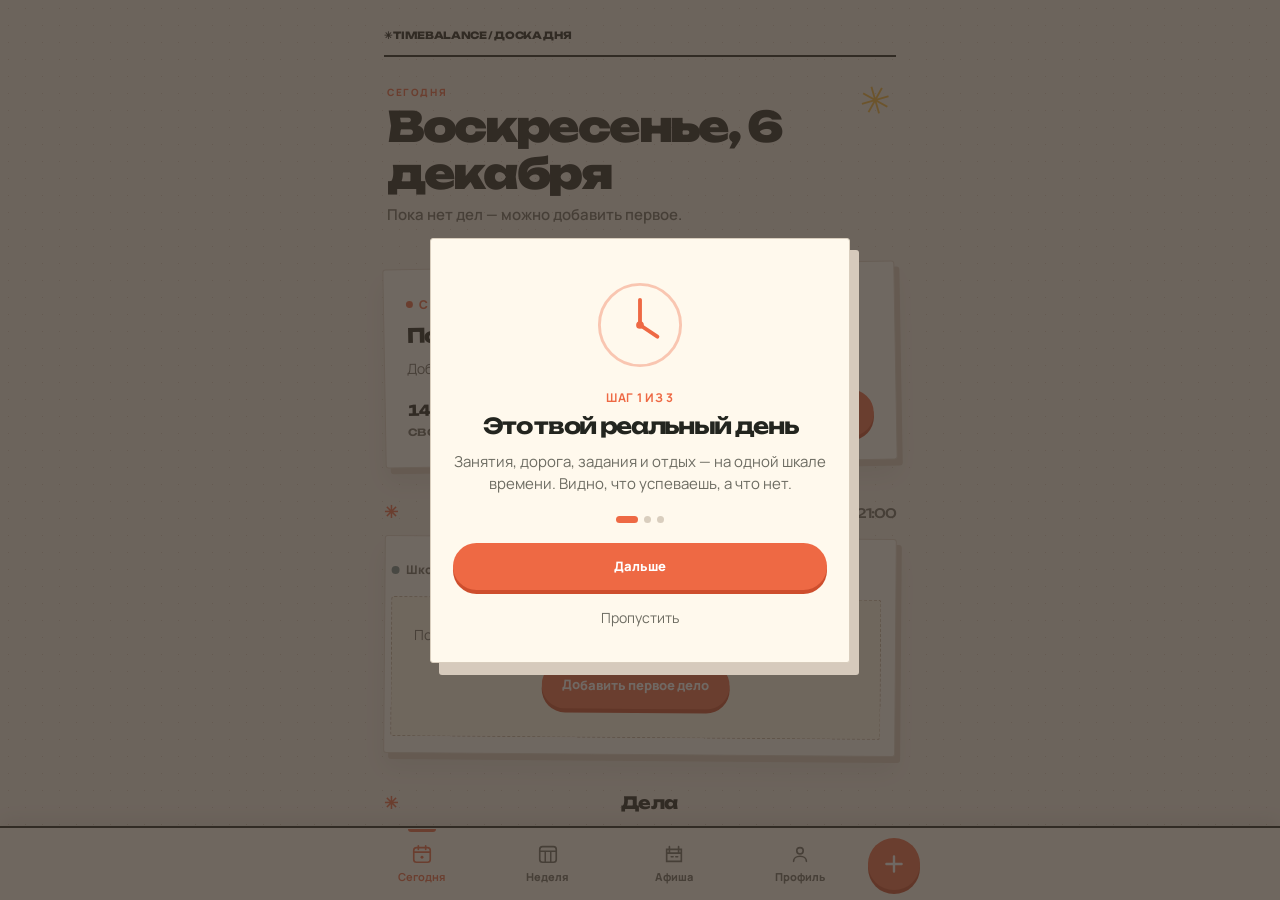
==== commit e56d8ba8: "Добавить городскую афишу и напоминания о мероприятиях MAX Добавлена пинбордная вкладка с выбором гор" ====
--- a/miniapp/index.html
+++ b/miniapp/index.html
@@ -113,18 +113,6 @@
     padding: 14px 18px calc(var(--nav-h) + 104px);
   }
 
-  html[data-layout="desktop"] .app { max-width: 960px; }
-
-  html[data-layout="desktop"] .bottom-nav {
-    left: 50%;
-    right: auto;
-    width: 100%;
-    max-width: 960px;
-    transform: translateX(-50%);
-  }
-
-  html[data-layout="desktop"] .nav-inner { max-width: 100%; }
-
   @media (min-width: 768px) {
     .app { padding-left: 24px; padding-right: 24px; }
   }
@@ -587,84 +575,6 @@
     border-radius: 999px;
     padding: 2px 8px;
   }
-
-  /* ---------- Калькулятор «а если добавить?» ---------- */
-
-  .card.calc {
-    display: grid;
-    gap: 12px;
-    margin-top: 18px;
-    padding: 16px;
-    background: var(--surface);
-    border: 1px solid var(--line);
-    border-radius: 16px;
-    box-shadow: var(--shadow);
-  }
-
-  .calc-title { font-size: 16px; font-weight: 700; }
-
-  .card.calc .hint {
-    margin: 0;
-    font-size: 13px;
-    line-height: 1.45;
-    color: var(--muted);
-  }
-
-  .calc-times {
-    display: flex;
-    gap: 10px;
-  }
-
-  .calc-times label {
-    flex: 1;
-    display: grid;
-    gap: 6px;
-    font-size: 13px;
-    font-weight: 600;
-    color: var(--muted);
-  }
-
-  .calc-result {
-    display: grid;
-    gap: 10px;
-    padding-top: 4px;
-    border-top: 1px solid var(--line);
-  }
-
-  .calc-verdict {
-    margin: 0;
-    font-size: 14px;
-    font-weight: 600;
-  }
-
-  .calc-ok {
-    margin: 0;
-    font-size: 14px;
-    color: var(--primary);
-    font-weight: 600;
-  }
-
-  .calc-day {
-    display: grid;
-    gap: 6px;
-    padding: 12px;
-    background: var(--seg-bg);
-    border: 1px solid var(--line);
-    border-radius: 12px;
-  }
-
-  .calc-day-name { margin: 0; font-size: 14px; font-weight: 700; }
-
-  .calc-list {
-    margin: 0;
-    padding-left: 18px;
-    display: grid;
-    gap: 4px;
-    font-size: 13px;
-    color: var(--muted);
-  }
-
-  .calc-note { margin: 0; font-size: 13px; color: var(--muted); }
 
   /* ---------- План Б ---------- */
 
@@ -1773,6 +1683,27 @@
 :root.is-dark .row-item { border-color: #736454; }
 :root.is-dark .chip--tpl { background: #58452c; border-color: #96703b; color: #f5e2bb; }
 :root.is-dark .onboarding-card { background: #3f342a; box-shadow: 9px 12px 0 #171511; }
+
+/* Афиша — листки на той же доске, что расписание. */
+.nav-inner { gap: 3px; }
+.nav-btn { min-width: 0; font-size: 11px; }
+.city-picker { padding: 20px; margin: 8px 0 25px; transform: rotate(-.4deg); }
+.city-picker label, .city-card label { display: block; font-weight: 800; margin-bottom: 8px; }
+.city-events { display: grid; gap: 23px; padding: 4px 3px 24px; }
+.city-card { position: relative; padding: 25px 19px 18px; }
+.city-card:nth-child(odd) { transform: rotate(.45deg); }
+.city-card:nth-child(even) { transform: rotate(-.45deg); }
+.city-card::before { content: ""; position: absolute; width: 71px; height: 22px; top: -11px; left: 50%; transform: translateX(-50%) rotate(3deg); background: #f2bd55b5; clip-path: polygon(4% 0,100% 5%,96% 100%,0 94%); }
+.city-card h2 { font-family: Unbounded, Manrope, sans-serif; font-size: 17px; line-height: 1.35; letter-spacing: -.045em; margin: 11px 0; }
+.city-stamp { color: var(--primary); font-size: 10px; font-weight: 900; letter-spacing: .13em; }
+.city-meta { color: var(--muted); font-size: 13px; margin-bottom: 16px; }
+.city-card .input { width: 100%; }
+.city-actions { display: flex; align-items: center; justify-content: space-between; flex-wrap: wrap; gap: 12px; margin-top: 17px; }
+.city-link { color: var(--primary); font-weight: 800; text-decoration: underline; text-underline-offset: 3px; }
+.city-actions .btn:disabled { opacity: .55; cursor: default; }
+.city-empty { padding: 26px 20px; color: var(--muted); font-weight: 700; }
+.city-note { margin: 0 5px; }
+@media (max-width: 370px) { .nav-btn { font-size: 10px; } .nav-btn svg { width: 20px; height: 20px; } }
 </style>
 </head>
 <body>
@@ -1822,22 +1753,21 @@
       <p class="screen-sub">Где нагрузка выше и сколько времени остаётся.</p>
     </header>
     <div class="week-list" id="weekList"></div>
-
-    <div class="card calc">
-      <h3 class="calc-title">Впишется ли новое дело?</h3>
-      <p class="hint">Выбери дни и время — покажем, что уже занимает окно и что придётся сдвинуть.</p>
-      <div class="weekday-chips" id="calcChips" role="group" aria-label="Дни калькулятора"></div>
-      <div class="calc-times">
-        <label class="field-label" for="calcFrom">С
-          <input class="input" type="time" id="calcFrom" value="16:00">
-        </label>
-        <label class="field-label" for="calcTo">По
-          <input class="input" type="time" id="calcTo" value="17:30">
-        </label>
-      </div>
-      <button class="btn btn-primary btn-block" type="button" id="calcRun">Что придётся сдвинуть?</button>
-      <div class="calc-result" id="calcResult" hidden></div>
+  </section>
+
+  <!-- ================= АФИША ГОРОДА ================= -->
+  <section id="screen-city" hidden>
+    <header class="screen-head">
+      <p class="screen-kicker">Афиша рядом</p>
+      <h1>Мероприятия города</h1>
+      <p class="screen-sub">Выбери город и найди, куда сходить. Напомним в день события.</p>
+    </header>
+    <div class="card city-picker">
+      <label for="citySelect">Мой город</label>
+      <select class="input" id="citySelect"><option value="">Загружаем города…</option></select>
+      <p class="hint">Афиша предоставлена KudaGo. Даты и детали проверяй у организатора.</p>
     </div>
+    <div id="cityEvents" class="city-events" aria-live="polite"></div>
   </section>
 
   <!-- ================= ПЛАН Б ================= -->
@@ -1884,15 +1814,6 @@
             <button class="chip" type="button" data-theme="light" aria-pressed="false">Светлая</button>
             <button class="chip" type="button" data-theme="dark" aria-pressed="false">Тёмная</button>
           </div>
-        </div>
-
-        <div class="field">
-          <span class="field-label" id="layoutLabel">Размер интерфейса</span>
-          <div class="chips" id="layoutChips" role="group" aria-labelledby="layoutLabel">
-            <button class="chip" type="button" data-layout="mobile" aria-pressed="true">Телефон</button>
-            <button class="chip" type="button" data-layout="desktop" aria-pressed="false">ПК</button>
-          </div>
-          <p class="hint">ПК расширяет интерфейс на весь экран монитора.</p>
         </div>
 
         <div class="switch-row">
@@ -1944,6 +1865,12 @@
         <path d="M3 9h18M9 9v12M15 9v12" stroke="currentColor" stroke-width="1.6"/>
       </svg>
       Неделя
+    </button>
+    <button class="nav-btn" type="button" data-screen="city">
+      <svg viewBox="0 0 24 24" fill="none" aria-hidden="true">
+        <path d="M4 7h16v13H4zM7 4v6M17 4v6M4 11h16M9 15h2M14 15h2" stroke="currentColor" stroke-width="1.8" stroke-linecap="round"/>
+      </svg>
+      Афиша
     </button>
     <button class="nav-btn" type="button" data-screen="profile">
       <svg viewBox="0 0 24 24" fill="none" aria-hidden="true">
@@ -2100,7 +2027,7 @@
   <button type="button" onclick="location.reload()">Повторить</button>
 </div>
 <noscript><div class="noscript">Для работы TimeBalance нужен JavaScript. Включи его в браузере.</div></noscript>
-<script src="app.min.js?v=1b914cc442" defer></script>
+<script src="app.min.js?v=57eaccec24" defer></script>
 <script>
 (function () {
   "use strict";
@@ -2114,7 +2041,7 @@
     if (tries >= 2) { banner(); return; }
     tries += 1;
     var s = document.createElement("script");
-    s.src = "app.min.js?v=1b914cc442&r=" + tries;
+    s.src = "app.min.js?v=57eaccec24&r=" + tries;
     s.onload = function () { if (!window.__tbReady) banner(); };
     s.onerror = retry;
     document.body.appendChild(s);
